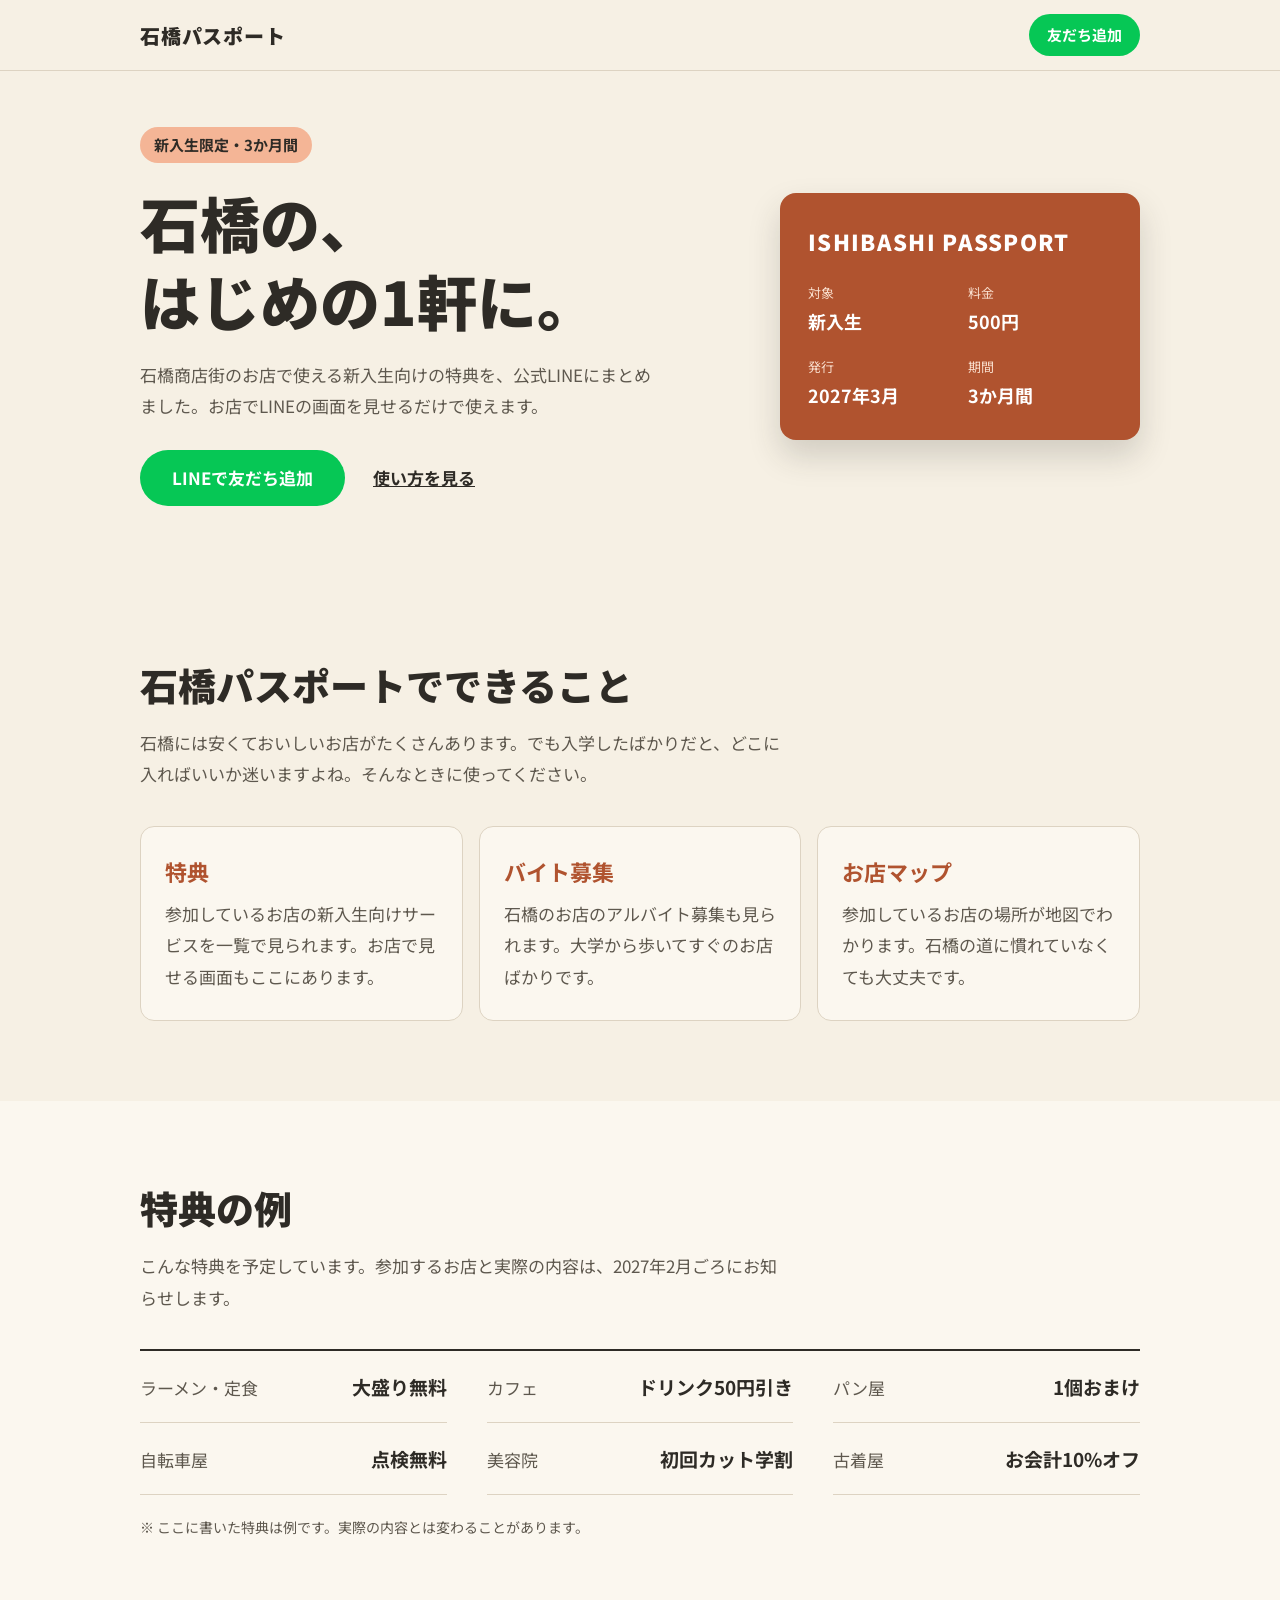
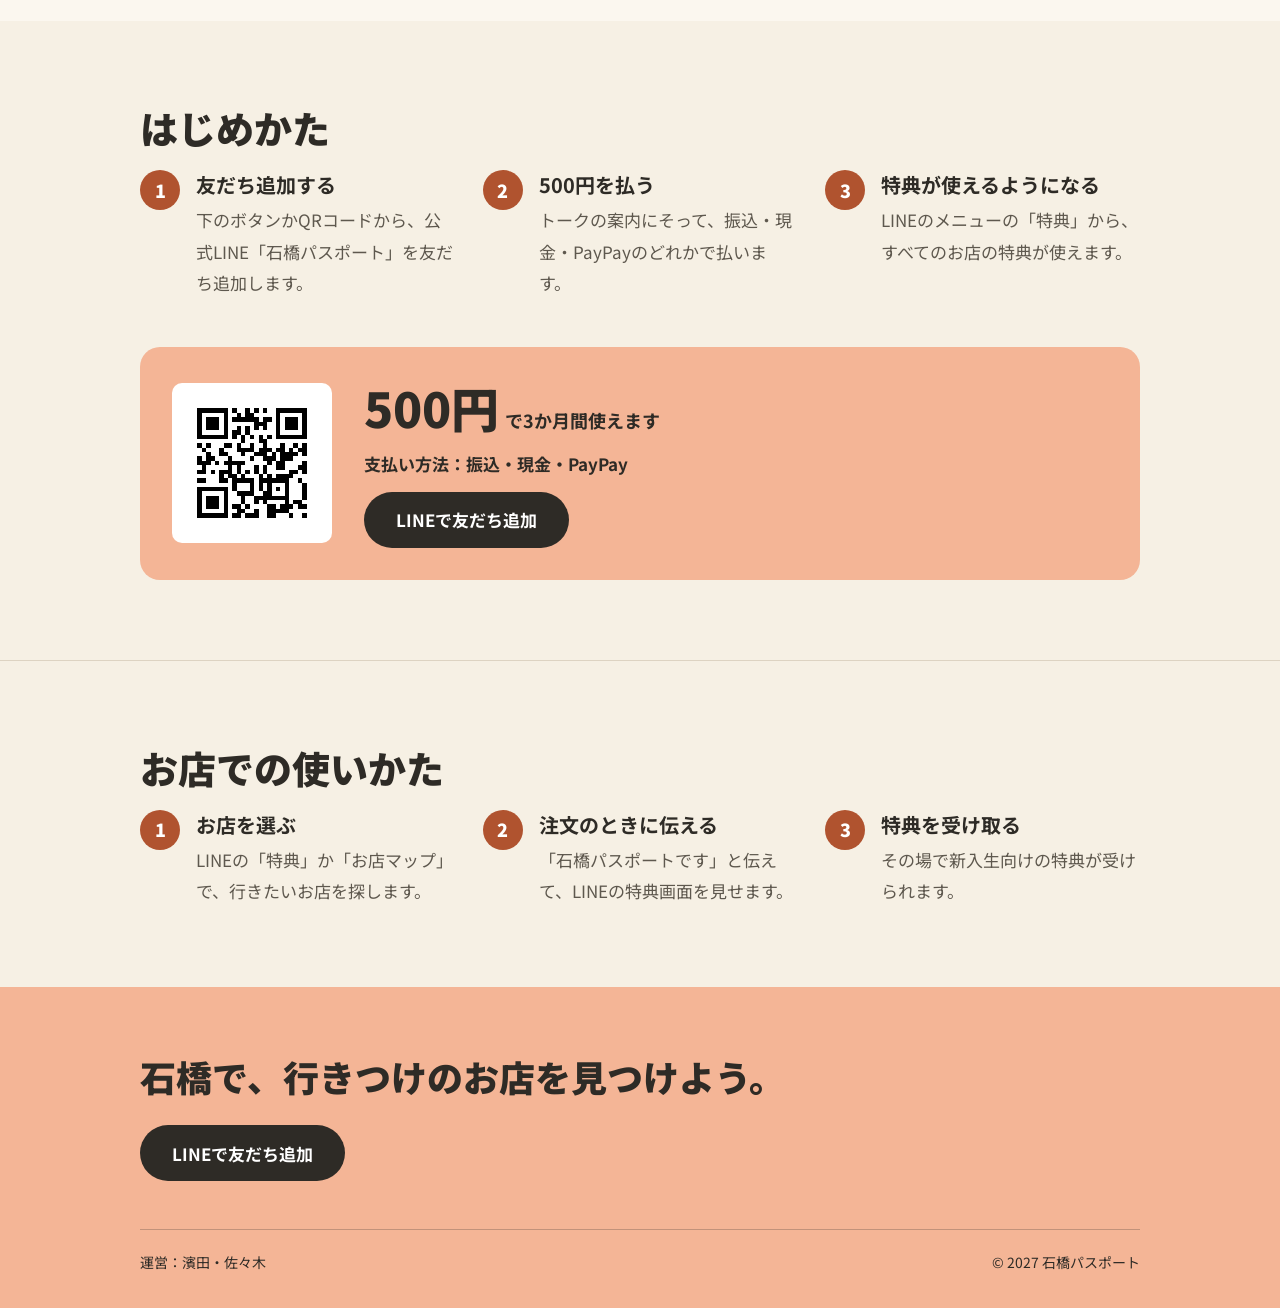
==== lp/index.html @ a52b6ab3 "Add 石橋パスポート public landing page Co-Authored-By: Claude Opus 5.5 <noreply@anthropic.com>" ====
<!doctype html>
<html lang="ja">
<head>
<meta charset="utf-8">
<meta name="viewport" content="width=device-width, initial-scale=1, viewport-fit=cover">
<title>石橋パスポート｜新入生のための石橋商店街パス</title>
<meta name="description" content="石橋商店街の新入生向け特典が使える公式LINE「石橋パスポート」。500円で3か月間使えます。">
<meta property="og:title" content="石橋パスポート">
<meta property="og:description" content="石橋商店街の新入生向け特典が使える公式LINE。500円で3か月間。">
<link rel="preconnect" href="https://fonts.googleapis.com">
<link rel="preconnect" href="https://fonts.gstatic.com" crossorigin>
<link rel="stylesheet" href="https://fonts.googleapis.com/css2?family=Noto+Sans+JP:wght@400;700;900&display=swap">
<link rel="stylesheet" href="style.css">
</head>
<body>

<header class="top">
  <div class="wrap top-inner">
    <p class="logo">石橋パスポート</p>
    <a class="btn btn-small" href="https://lin.ee/rHQqpm2">友だち追加</a>
  </div>
</header>

<main>
  <section class="hero">
    <div class="wrap hero-inner">
      <div class="hero-text">
        <p class="tag">新入生限定・3か月間</p>
        <h1>石橋の、<br>はじめの1軒に。</h1>
        <p class="lead">石橋商店街のお店で使える新入生向けの特典を、公式LINEにまとめました。お店でLINEの画面を見せるだけで使えます。</p>
        <div class="hero-actions">
          <a class="btn" href="https://lin.ee/rHQqpm2">LINEで友だち追加</a>
          <a class="text-link" href="#use">使い方を見る</a>
        </div>
      </div>
      <div class="card" aria-hidden="true">
        <p class="card-title">ISHIBASHI PASSPORT</p>
        <dl class="card-info">
          <div><dt>対象</dt><dd>新入生</dd></div>
          <div><dt>料金</dt><dd>500円</dd></div>
          <div><dt>発行</dt><dd>2027年3月</dd></div>
          <div><dt>期間</dt><dd>3か月間</dd></div>
        </dl>
      </div>
    </div>
  </section>

  <section class="section">
    <div class="wrap">
      <h2>石橋パスポートでできること</h2>
      <p class="section-lead">石橋には安くておいしいお店がたくさんあります。でも入学したばかりだと、どこに入ればいいか迷いますよね。そんなときに使ってください。</p>
      <ul class="features">
        <li>
          <h3>特典</h3>
          <p>参加しているお店の新入生向けサービスを一覧で見られます。お店で見せる画面もここにあります。</p>
        </li>
        <li>
          <h3>バイト募集</h3>
          <p>石橋のお店のアルバイト募集も見られます。大学から歩いてすぐのお店ばかりです。</p>
        </li>
        <li>
          <h3>お店マップ</h3>
          <p>参加しているお店の場所が地図でわかります。石橋の道に慣れていなくても大丈夫です。</p>
        </li>
      </ul>
    </div>
  </section>

  <section class="section section-paper" id="perks">
    <div class="wrap">
      <h2>特典の例</h2>
      <p class="section-lead">こんな特典を予定しています。参加するお店と実際の内容は、2027年2月ごろにお知らせします。</p>
      <ul class="perks">
        <li><span class="perk-shop">ラーメン・定食</span><span class="perk-value">大盛り無料</span></li>
        <li><span class="perk-shop">カフェ</span><span class="perk-value">ドリンク50円引き</span></li>
        <li><span class="perk-shop">パン屋</span><span class="perk-value">1個おまけ</span></li>
        <li><span class="perk-shop">自転車屋</span><span class="perk-value">点検無料</span></li>
        <li><span class="perk-shop">美容院</span><span class="perk-value">初回カット学割</span></li>
        <li><span class="perk-shop">古着屋</span><span class="perk-value">お会計10%オフ</span></li>
      </ul>
      <p class="note">※ ここに書いた特典は例です。実際の内容とは変わることがあります。</p>
    </div>
  </section>

  <section class="section" id="join">
    <div class="wrap">
      <h2>はじめかた</h2>
      <ol class="steps">
        <li>
          <span class="step-num">1</span>
          <div>
            <h3>友だち追加する</h3>
            <p>下のボタンかQRコードから、公式LINE「石橋パスポート」を友だち追加します。</p>
          </div>
        </li>
        <li>
          <span class="step-num">2</span>
          <div>
            <h3>500円を払う</h3>
            <p>トークの案内にそって、振込・現金・PayPayのどれかで払います。</p>
          </div>
        </li>
        <li>
          <span class="step-num">3</span>
          <div>
            <h3>特典が使えるようになる</h3>
            <p>LINEのメニューの「特典」から、すべてのお店の特典が使えます。</p>
          </div>
        </li>
      </ol>

      <div class="join-box">
        <img class="qr" src="qr.svg" width="160" height="160" alt="公式LINE「石橋パスポート」の友だち追加QRコード">
        <div class="join-text">
          <p class="price">500円<span>で3か月間使えます</span></p>
          <p class="pay">支払い方法：振込・現金・PayPay</p>
          <a class="btn btn-dark" href="https://lin.ee/rHQqpm2">LINEで友だち追加</a>
        </div>
      </div>
    </div>
  </section>

  <section class="section section-line" id="use">
    <div class="wrap">
      <h2>お店での使いかた</h2>
      <ol class="steps">
        <li>
          <span class="step-num">1</span>
          <div>
            <h3>お店を選ぶ</h3>
            <p>LINEの「特典」か「お店マップ」で、行きたいお店を探します。</p>
          </div>
        </li>
        <li>
          <span class="step-num">2</span>
          <div>
            <h3>注文のときに伝える</h3>
            <p>「石橋パスポートです」と伝えて、LINEの特典画面を見せます。</p>
          </div>
        </li>
        <li>
          <span class="step-num">3</span>
          <div>
            <h3>特典を受け取る</h3>
            <p>その場で新入生向けの特典が受けられます。</p>
          </div>
        </li>
      </ol>
    </div>
  </section>
</main>

<footer class="foot">
  <div class="wrap">
    <p class="foot-catch">石橋で、行きつけのお店を見つけよう。</p>
    <a class="btn btn-dark" href="https://lin.ee/rHQqpm2">LINEで友だち追加</a>
    <div class="foot-info">
      <p>運営：濱田・佐々木</p>
      <p>© 2027 石橋パスポート</p>
    </div>
  </div>
</footer>

</body>
</html>
---- lp/style.css ----
/* 石橋パスポート 紹介ページ */
:root {
  --bg: #f6f0e4;
  --paper: #fbf7ef;
  --ink: #2e2b26;
  --muted: #5e584e;
  --peach: #f4b596;
  --terra: #b0532f;
  --terra-dark: #8e3f22;
  --line: #ddd3c2;
  color-scheme: light;
}

* { box-sizing: border-box; }

html { scroll-behavior: smooth; }
@media (prefers-reduced-motion: reduce) { html { scroll-behavior: auto; } }

body {
  margin: 0;
  background: var(--bg);
  color: var(--ink);
  font-family: "Noto Sans JP", "Hiragino Sans", "Yu Gothic", sans-serif;
  font-size: 17px;
  line-height: 1.85;
  -webkit-text-size-adjust: 100%;
}

h1, h2, h3, p { margin: 0; }
h1, h2 { text-wrap: balance; }

a { color: var(--terra); }
a:focus-visible { outline: 3px solid var(--terra); outline-offset: 3px; }

.wrap {
  max-width: 1040px;
  margin: 0 auto;
  padding-left: max(20px, env(safe-area-inset-left, 0px));
  padding-right: max(20px, env(safe-area-inset-right, 0px));
}

/* ボタン */
.btn {
  display: inline-flex;
  align-items: center;
  justify-content: center;
  min-height: 56px;
  padding: 0 32px;
  border-radius: 999px;
  background: #06c755;
  color: #fff;
  font-weight: 700;
  font-size: 17px;
  text-decoration: none;
}
.btn:hover { background: #05b04b; color: #fff; }
.btn-small { min-height: 42px; padding: 0 18px; font-size: 15px; }
.btn-dark { background: var(--ink); }
.btn-dark:hover { background: #000; }

.text-link { color: var(--ink); font-weight: 700; }

/* ヘッダー */
.top { border-bottom: 1px solid var(--line); }
.top-inner {
  display: flex;
  align-items: center;
  justify-content: space-between;
  gap: 16px;
  padding-top: 14px;
  padding-bottom: 14px;
}
.logo { font-weight: 900; font-size: 20px; letter-spacing: 0.04em; }

/* 最初の画面 */
.hero { padding: 56px 0 72px; }
.hero-inner {
  display: flex;
  flex-wrap: wrap;
  align-items: center;
  justify-content: space-between;
  gap: 48px;
}
.hero-text { flex: 1 1 440px; display: flex; flex-direction: column; gap: 20px; }
.tag {
  align-self: flex-start;
  padding: 4px 14px;
  border-radius: 999px;
  background: var(--peach);
  font-weight: 700;
  font-size: 15px;
}
h1 { font-weight: 900; font-size: clamp(36px, 7vw, 60px); line-height: 1.3; }
.lead { color: var(--muted); max-width: 520px; }
.hero-actions { display: flex; flex-wrap: wrap; align-items: center; gap: 20px 28px; margin-top: 8px; }

.card {
  flex: 0 1 360px;
  min-width: 260px;
  background: var(--terra);
  color: #fff;
  border-radius: 16px;
  padding: 28px;
  box-shadow: 0 16px 32px rgba(46, 43, 38, 0.18);
}
.card-title { font-weight: 900; font-size: 22px; letter-spacing: 0.06em; margin-bottom: 20px; }
.card-info { display: grid; grid-template-columns: 1fr 1fr; gap: 16px; margin: 0; }
.card-info dt { font-size: 13px; color: #f8ddcc; }
.card-info dd { margin: 0; font-weight: 700; font-size: 18px; }

/* 各セクション */
.section { padding: 80px 0; }
.section-paper { background: var(--paper); }
.section-line { border-top: 1px solid var(--line); }
h2 { font-weight: 900; font-size: clamp(26px, 4.5vw, 38px); line-height: 1.4; margin-bottom: 16px; }
h3 { font-weight: 700; font-size: 20px; line-height: 1.5; }
.section-lead { color: var(--muted); max-width: 640px; margin-bottom: 36px; }

.features {
  list-style: none;
  margin: 0;
  padding: 0;
  display: grid;
  grid-template-columns: repeat(auto-fit, minmax(260px, 1fr));
  gap: 16px;
}
.features li {
  background: var(--paper);
  border: 1px solid var(--line);
  border-radius: 14px;
  padding: 28px 24px;
  display: flex;
  flex-direction: column;
  gap: 10px;
}
.features h3 { color: var(--terra); font-size: 22px; }
.features p { color: var(--muted); }

.perks {
  list-style: none;
  margin: 0;
  padding: 0;
  display: grid;
  grid-template-columns: repeat(auto-fit, minmax(280px, 1fr));
  gap: 0 40px;
  border-top: 2px solid var(--ink);
}
.perks li {
  display: flex;
  justify-content: space-between;
  align-items: baseline;
  gap: 16px;
  padding: 18px 0;
  border-bottom: 1px solid var(--line);
}
.perk-shop { color: var(--muted); }
.perk-value { font-weight: 700; font-size: 19px; text-align: right; }
.note { margin-top: 20px; font-size: 14px; color: var(--muted); }

.steps {
  list-style: none;
  margin: 0;
  padding: 0;
  display: grid;
  grid-template-columns: repeat(auto-fit, minmax(260px, 1fr));
  gap: 28px;
}
.steps li { display: flex; gap: 16px; align-items: flex-start; }
.step-num {
  flex: none;
  width: 40px;
  height: 40px;
  border-radius: 50%;
  background: var(--terra);
  color: #fff;
  font-weight: 900;
  font-size: 18px;
  display: flex;
  align-items: center;
  justify-content: center;
}
.steps h3 { margin-bottom: 4px; }
.steps p { color: var(--muted); }

.join-box {
  margin-top: 48px;
  display: flex;
  flex-wrap: wrap;
  align-items: center;
  gap: 32px;
  background: var(--peach);
  border-radius: 20px;
  padding: 32px;
}
.qr {
  flex: none;
  width: 160px;
  height: 160px;
  background: #fff;
  border-radius: 10px;
  padding: 8px;
}
.join-text { flex: 1 1 260px; display: flex; flex-direction: column; align-items: flex-start; gap: 12px; }
.price { font-weight: 900; font-size: clamp(34px, 6vw, 48px); line-height: 1.2; }
.price span { font-size: 18px; font-weight: 700; margin-left: 6px; }
.pay { font-weight: 700; }

/* フッター */
.foot { background: var(--peach); padding: 64px 0 32px; }
.foot .wrap { display: flex; flex-direction: column; align-items: flex-start; gap: 24px; }
.foot-catch { font-weight: 900; font-size: clamp(24px, 4.5vw, 36px); line-height: 1.4; }
.foot-info {
  align-self: stretch;
  display: flex;
  flex-wrap: wrap;
  justify-content: space-between;
  gap: 8px 16px;
  margin-top: 24px;
  padding-top: 20px;
  border-top: 1px solid rgba(46, 43, 38, 0.25);
  font-size: 14px;
}

@media (max-width: 600px) {
  body { font-size: 16px; }
  .hero { padding: 40px 0 56px; }
  .section { padding: 60px 0; }
  .join-box { padding: 24px; justify-content: center; }
  .btn { width: 100%; }
  .top .btn { width: auto; }
}
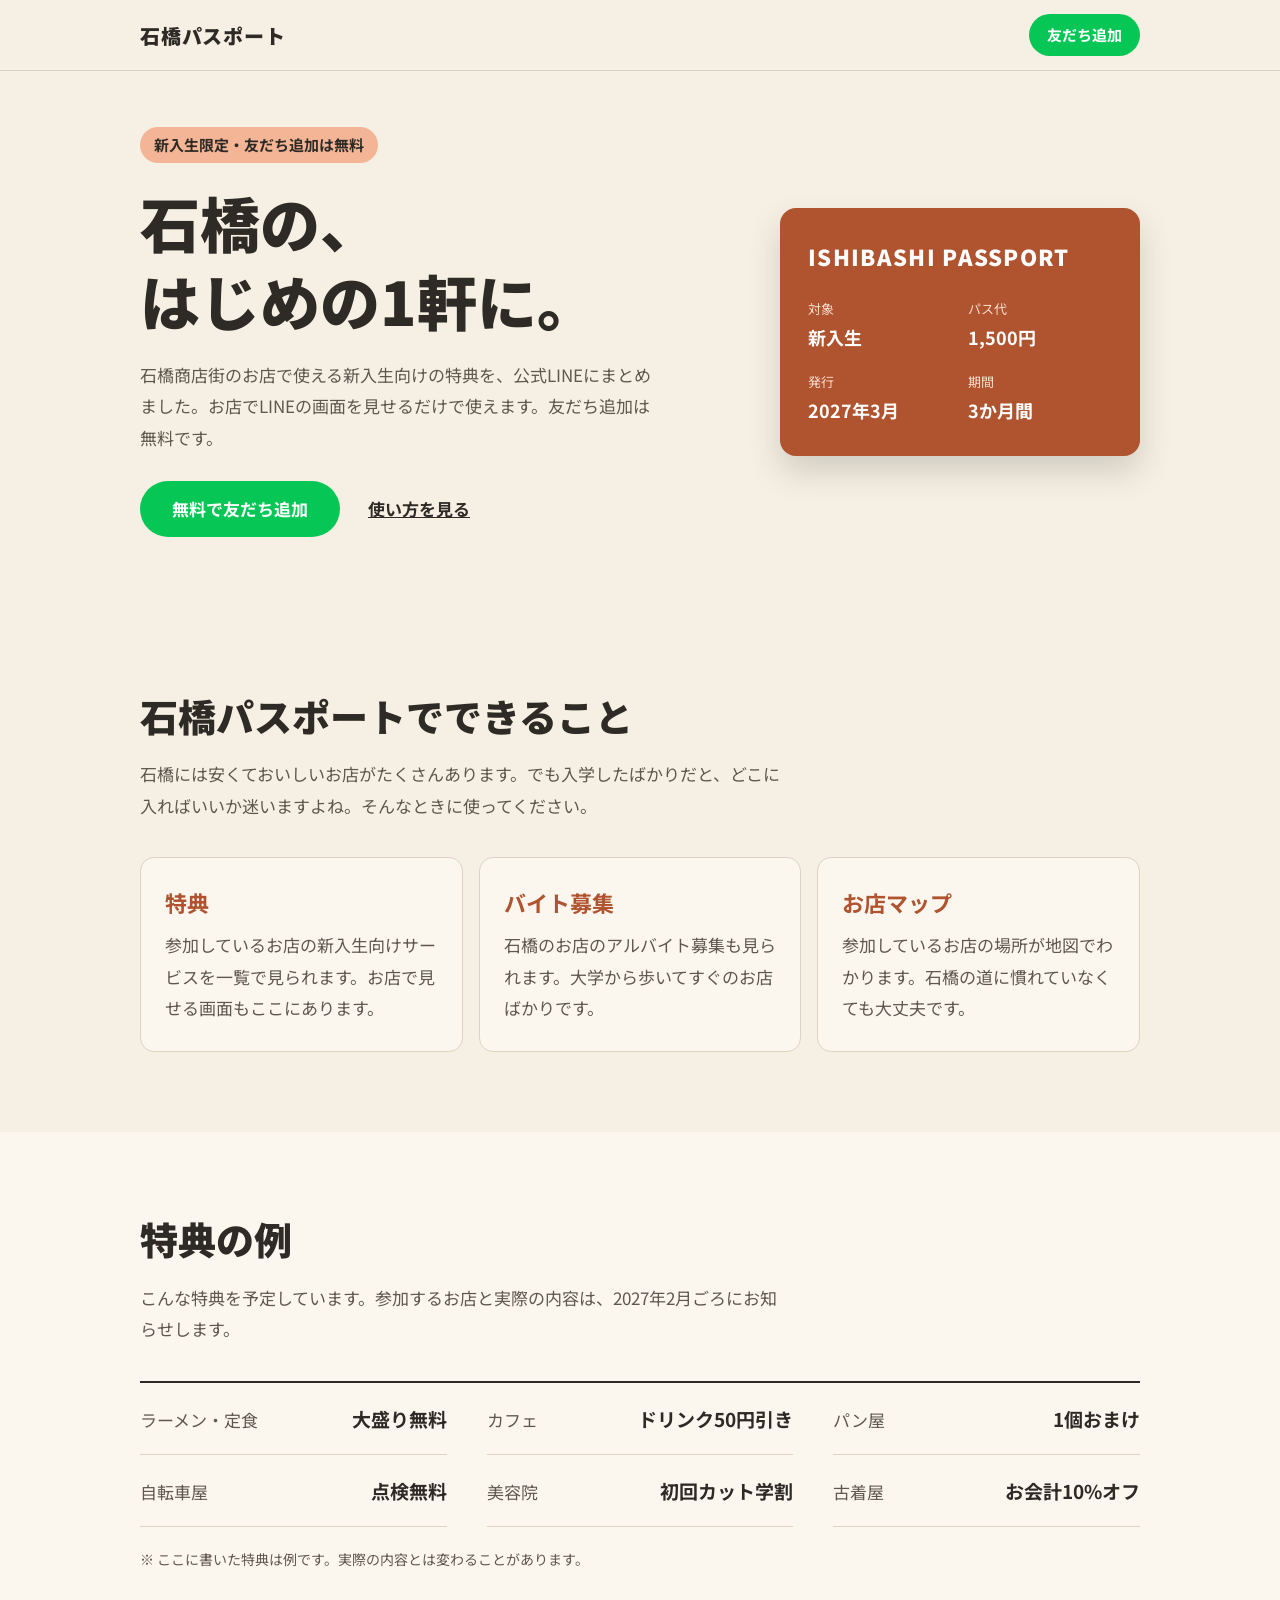
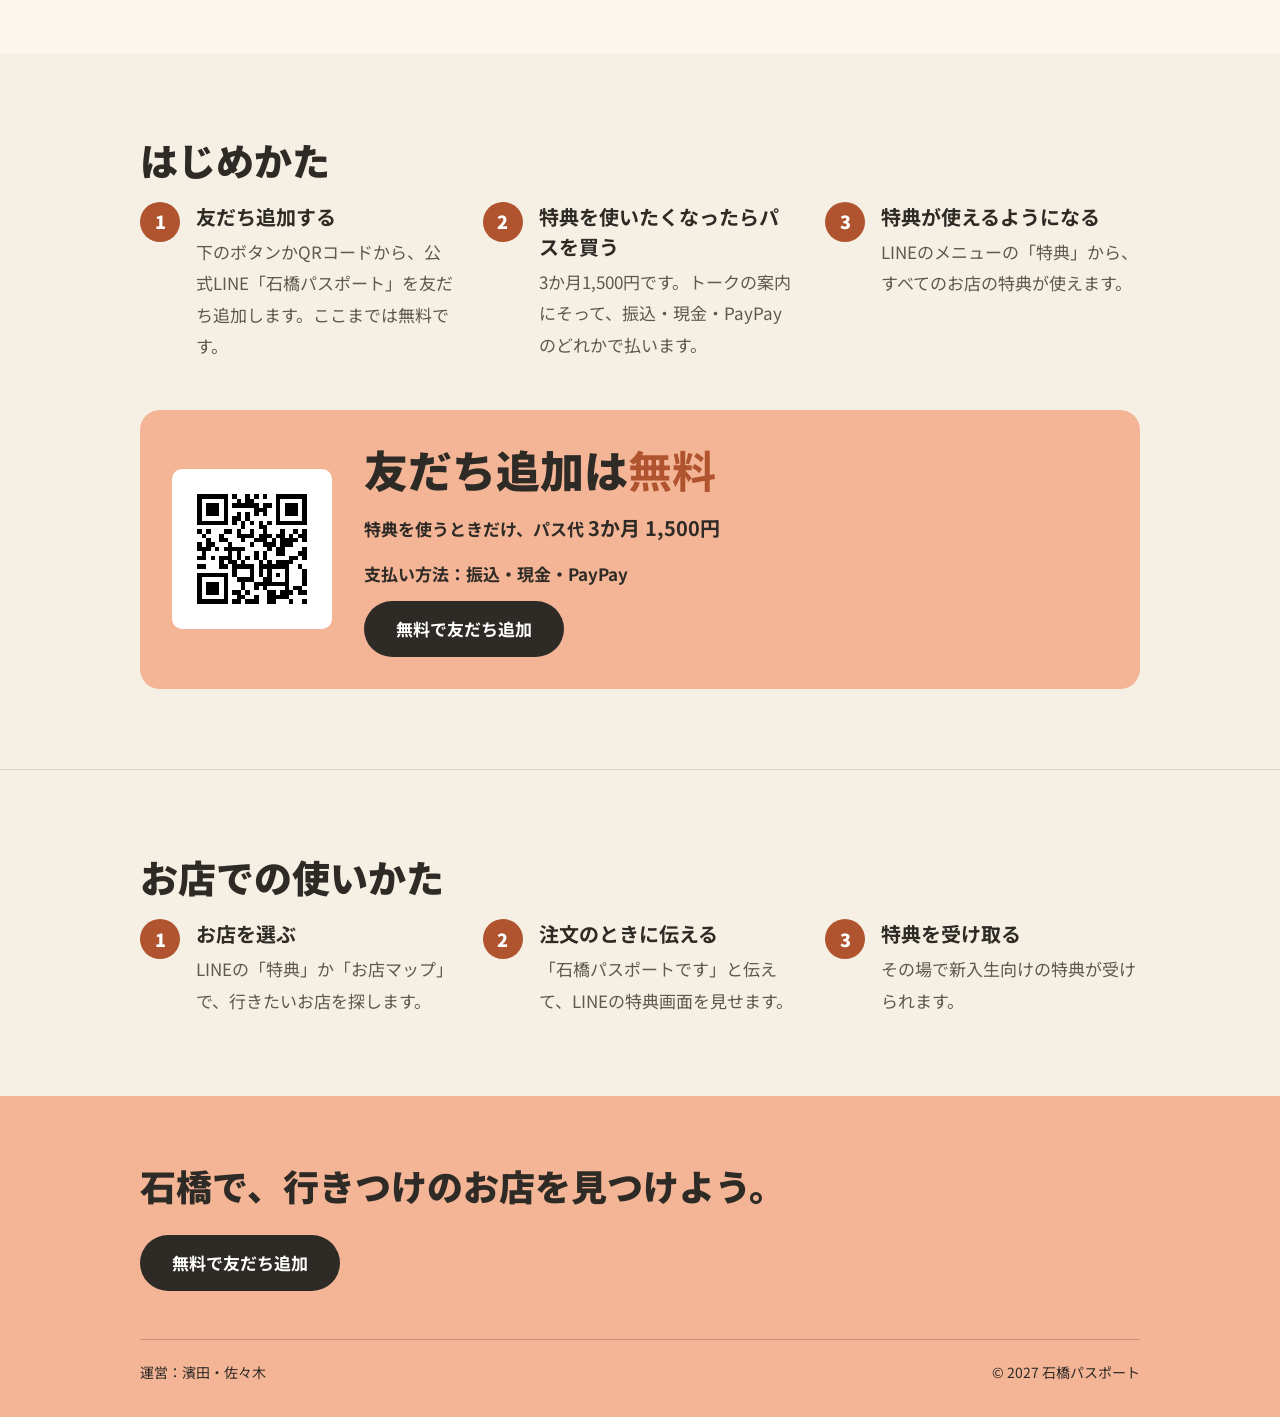
==== commit 72b45d19: "Show 石橋パスポート friend-add as free and the pass as 1,500 yen for 3 months Co-Authored-By: Claude Opus 5" ====
--- a/lp/index.html
+++ b/lp/index.html
@@ -4,9 +4,9 @@
 <meta charset="utf-8">
 <meta name="viewport" content="width=device-width, initial-scale=1, viewport-fit=cover">
 <title>石橋パスポート｜新入生のための石橋商店街パス</title>
-<meta name="description" content="石橋商店街の新入生向け特典が使える公式LINE「石橋パスポート」。500円で3か月間使えます。">
+<meta name="description" content="石橋商店街の新入生向け特典が使える公式LINE「石橋パスポート」。友だち追加は無料。特典は3か月1,500円のパスで使えます。">
 <meta property="og:title" content="石橋パスポート">
-<meta property="og:description" content="石橋商店街の新入生向け特典が使える公式LINE。500円で3か月間。">
+<meta property="og:description" content="石橋商店街の新入生向け特典が使える公式LINE。友だち追加は無料、特典は3か月1,500円。">
 <link rel="preconnect" href="https://fonts.googleapis.com">
 <link rel="preconnect" href="https://fonts.gstatic.com" crossorigin>
 <link rel="stylesheet" href="https://fonts.googleapis.com/css2?family=Noto+Sans+JP:wght@400;700;900&display=swap">
@@ -25,11 +25,11 @@
   <section class="hero">
     <div class="wrap hero-inner">
       <div class="hero-text">
-        <p class="tag">新入生限定・3か月間</p>
+        <p class="tag">新入生限定・友だち追加は無料</p>
         <h1>石橋の、<br>はじめの1軒に。</h1>
-        <p class="lead">石橋商店街のお店で使える新入生向けの特典を、公式LINEにまとめました。お店でLINEの画面を見せるだけで使えます。</p>
+        <p class="lead">石橋商店街のお店で使える新入生向けの特典を、公式LINEにまとめました。お店でLINEの画面を見せるだけで使えます。友だち追加は無料です。</p>
         <div class="hero-actions">
-          <a class="btn" href="https://lin.ee/rHQqpm2">LINEで友だち追加</a>
+          <a class="btn" href="https://lin.ee/rHQqpm2">無料で友だち追加</a>
           <a class="text-link" href="#use">使い方を見る</a>
         </div>
       </div>
@@ -37,7 +37,7 @@
         <p class="card-title">ISHIBASHI PASSPORT</p>
         <dl class="card-info">
           <div><dt>対象</dt><dd>新入生</dd></div>
-          <div><dt>料金</dt><dd>500円</dd></div>
+          <div><dt>パス代</dt><dd>1,500円</dd></div>
           <div><dt>発行</dt><dd>2027年3月</dd></div>
           <div><dt>期間</dt><dd>3か月間</dd></div>
         </dl>
@@ -90,14 +90,14 @@
           <span class="step-num">1</span>
           <div>
             <h3>友だち追加する</h3>
-            <p>下のボタンかQRコードから、公式LINE「石橋パスポート」を友だち追加します。</p>
+            <p>下のボタンかQRコードから、公式LINE「石橋パスポート」を友だち追加します。ここまでは無料です。</p>
           </div>
         </li>
         <li>
           <span class="step-num">2</span>
           <div>
-            <h3>500円を払う</h3>
-            <p>トークの案内にそって、振込・現金・PayPayのどれかで払います。</p>
+            <h3>特典を使いたくなったらパスを買う</h3>
+            <p>3か月1,500円です。トークの案内にそって、振込・現金・PayPayのどれかで払います。</p>
           </div>
         </li>
         <li>
@@ -112,9 +112,10 @@
       <div class="join-box">
         <img class="qr" src="qr.svg" width="160" height="160" alt="公式LINE「石橋パスポート」の友だち追加QRコード">
         <div class="join-text">
-          <p class="price">500円<span>で3か月間使えます</span></p>
+          <p class="free">友だち追加は<strong>無料</strong></p>
+          <p class="price-sub">特典を使うときだけ、パス代 <strong>3か月 1,500円</strong></p>
           <p class="pay">支払い方法：振込・現金・PayPay</p>
-          <a class="btn btn-dark" href="https://lin.ee/rHQqpm2">LINEで友だち追加</a>
+          <a class="btn btn-dark" href="https://lin.ee/rHQqpm2">無料で友だち追加</a>
         </div>
       </div>
     </div>
@@ -153,7 +154,7 @@
 <footer class="foot">
   <div class="wrap">
     <p class="foot-catch">石橋で、行きつけのお店を見つけよう。</p>
-    <a class="btn btn-dark" href="https://lin.ee/rHQqpm2">LINEで友だち追加</a>
+    <a class="btn btn-dark" href="https://lin.ee/rHQqpm2">無料で友だち追加</a>
     <div class="foot-info">
       <p>運営：濱田・佐々木</p>
       <p>© 2027 石橋パスポート</p>
--- a/lp/style.css
+++ b/lp/style.css
@@ -201,8 +201,10 @@
   padding: 8px;
 }
 .join-text { flex: 1 1 260px; display: flex; flex-direction: column; align-items: flex-start; gap: 12px; }
-.price { font-weight: 900; font-size: clamp(34px, 6vw, 48px); line-height: 1.2; }
-.price span { font-size: 18px; font-weight: 700; margin-left: 6px; }
+.free { font-weight: 900; font-size: clamp(30px, 6vw, 44px); line-height: 1.25; }
+.free strong { color: var(--terra); }
+.price-sub { font-weight: 700; font-size: 17px; }
+.price-sub strong { font-size: 20px; white-space: nowrap; }
 .pay { font-weight: 700; }
 
 /* フッター */
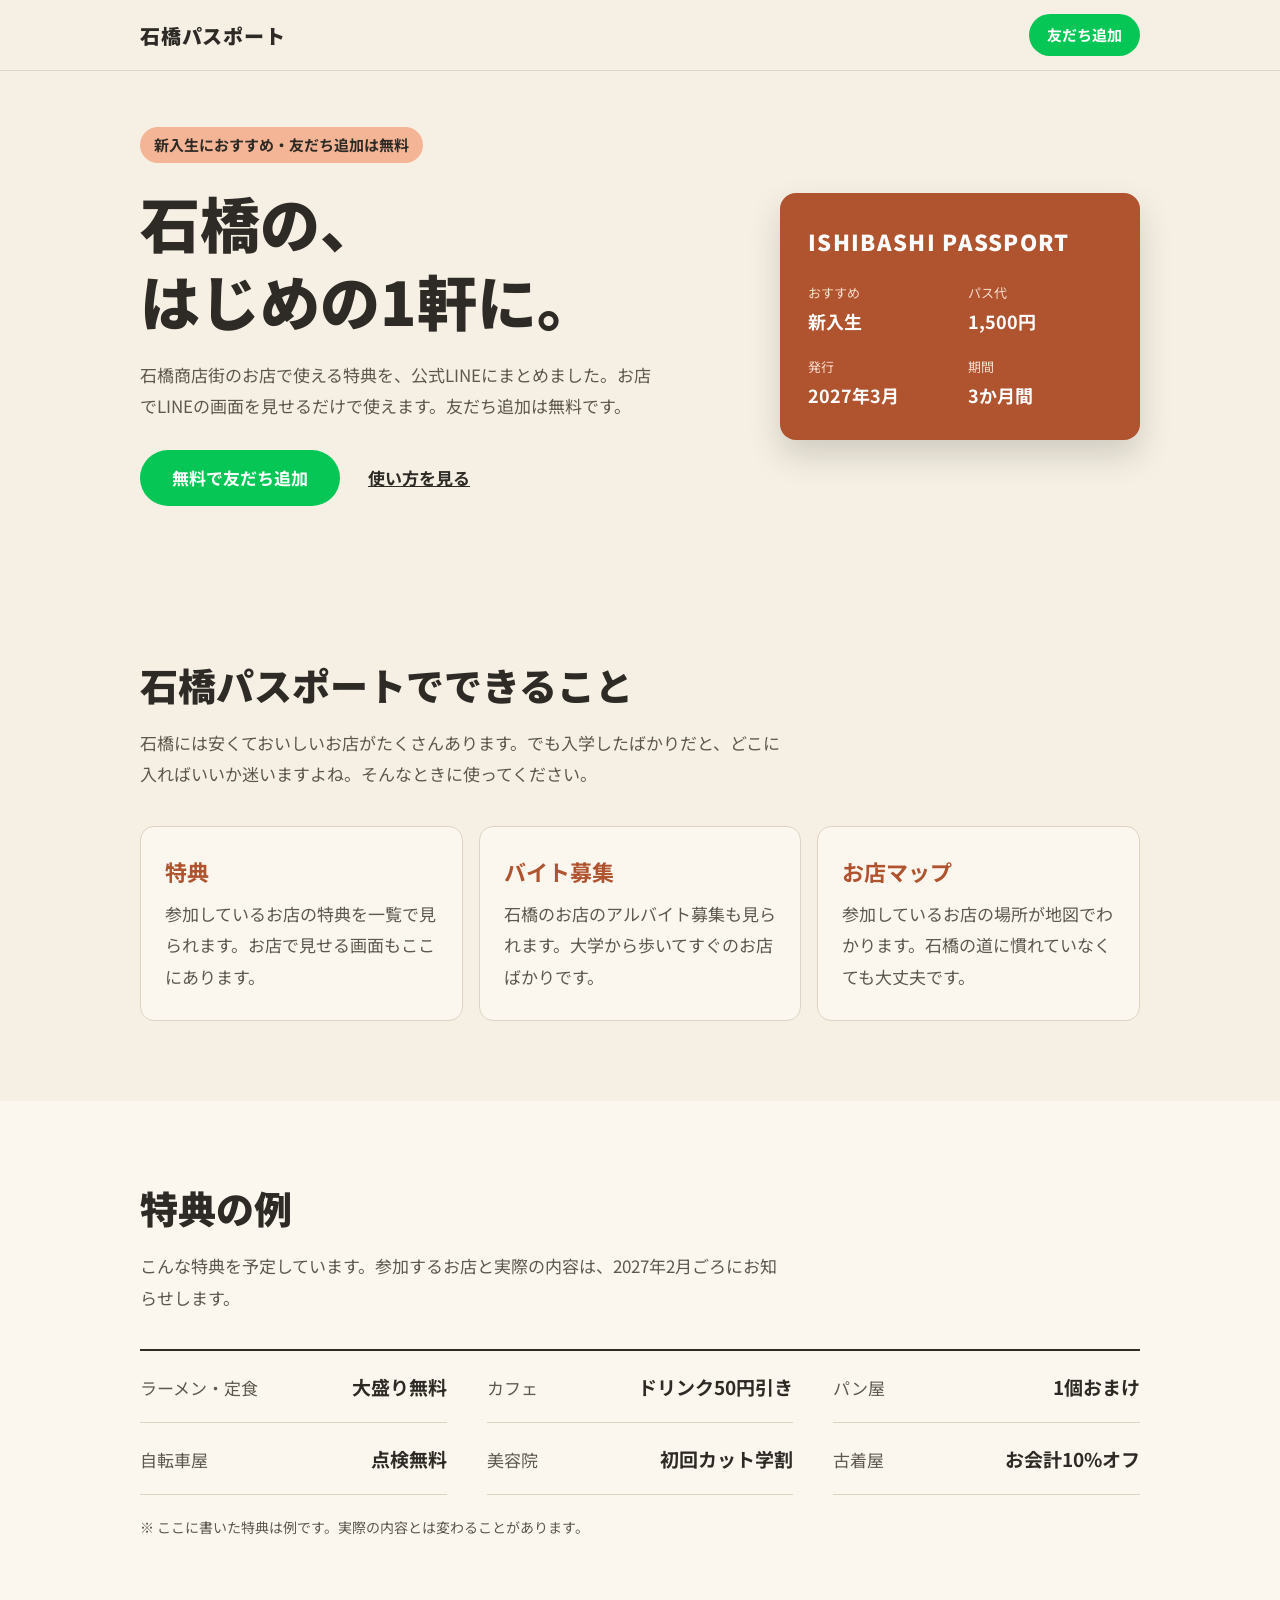
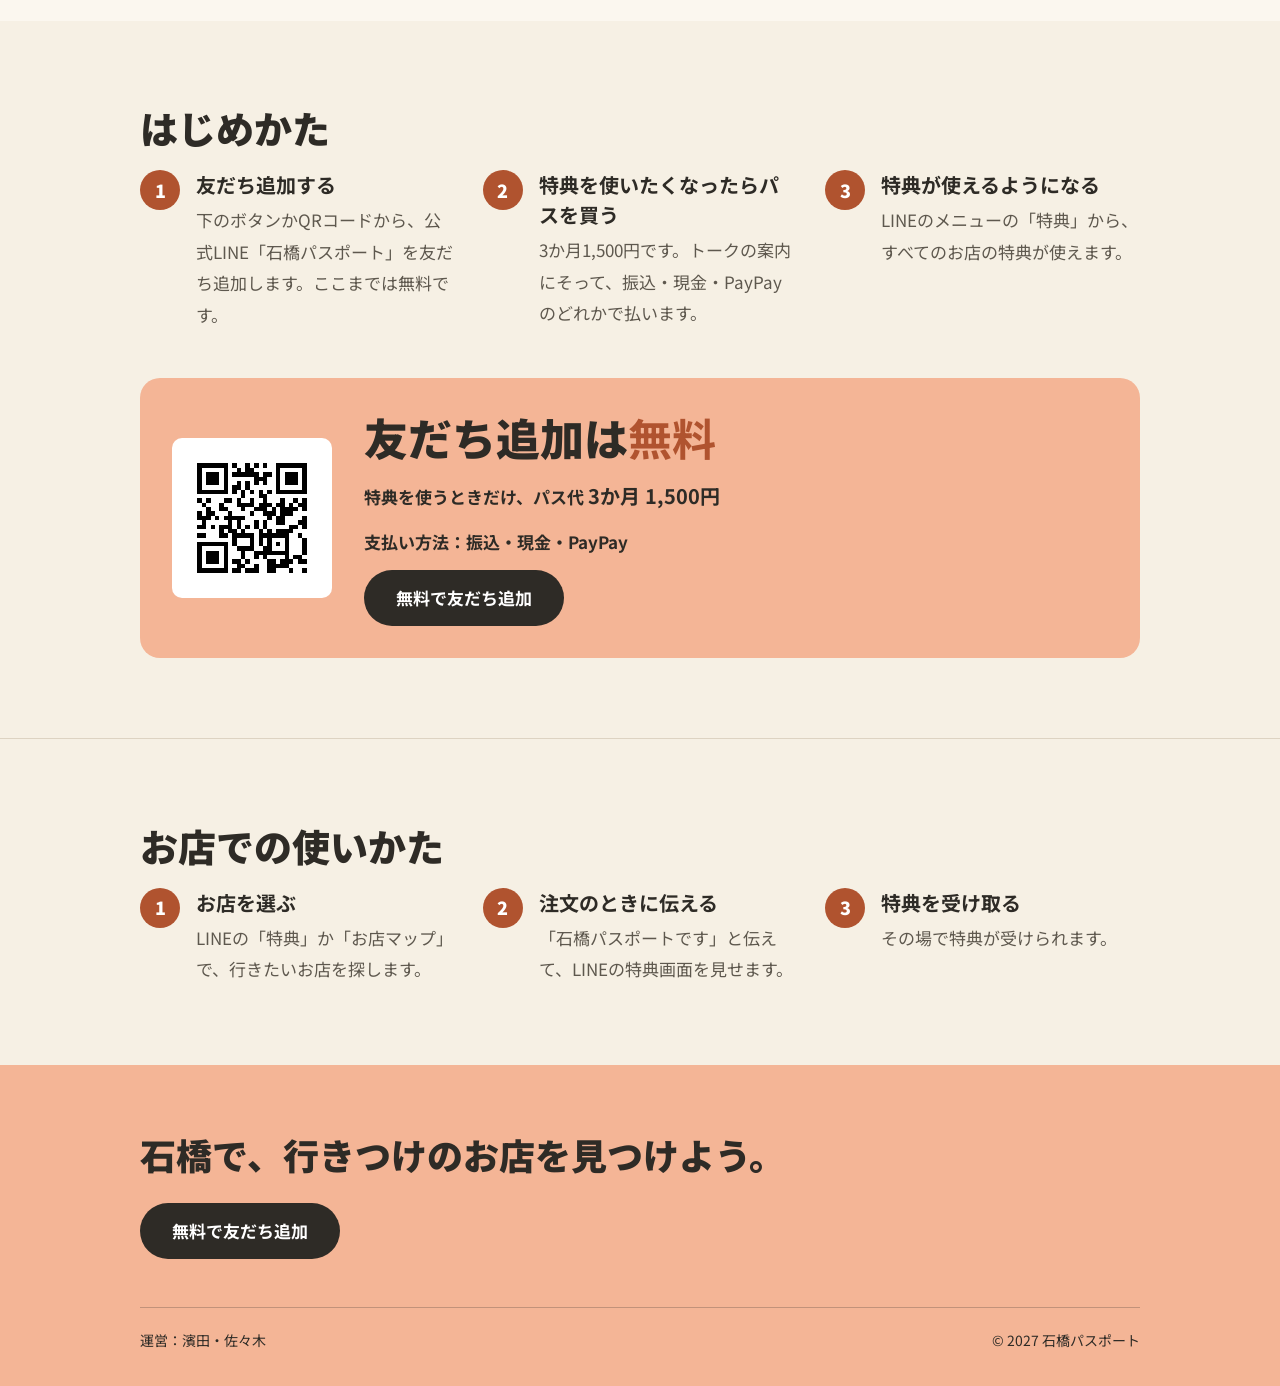
==== commit 124efc7e: "Describe 石橋パスポート as recommended for freshmen, not freshmen-only Co-Authored-By: Claude Opus 5.5 <nor" ====
--- a/lp/index.html
+++ b/lp/index.html
@@ -3,10 +3,10 @@
 <head>
 <meta charset="utf-8">
 <meta name="viewport" content="width=device-width, initial-scale=1, viewport-fit=cover">
-<title>石橋パスポート｜新入生のための石橋商店街パス</title>
-<meta name="description" content="石橋商店街の新入生向け特典が使える公式LINE「石橋パスポート」。友だち追加は無料。特典は3か月1,500円のパスで使えます。">
+<title>石橋パスポート｜新入生におすすめの石橋商店街パス</title>
+<meta name="description" content="石橋商店街の特典が使える公式LINE「石橋パスポート」。友だち追加は無料。特典は3か月1,500円のパスで使えます。">
 <meta property="og:title" content="石橋パスポート">
-<meta property="og:description" content="石橋商店街の新入生向け特典が使える公式LINE。友だち追加は無料、特典は3か月1,500円。">
+<meta property="og:description" content="石橋商店街の特典が使える公式LINE。友だち追加は無料、特典は3か月1,500円。">
 <link rel="preconnect" href="https://fonts.googleapis.com">
 <link rel="preconnect" href="https://fonts.gstatic.com" crossorigin>
 <link rel="stylesheet" href="https://fonts.googleapis.com/css2?family=Noto+Sans+JP:wght@400;700;900&display=swap">
@@ -25,9 +25,9 @@
   <section class="hero">
     <div class="wrap hero-inner">
       <div class="hero-text">
-        <p class="tag">新入生限定・友だち追加は無料</p>
+        <p class="tag">新入生におすすめ・友だち追加は無料</p>
         <h1>石橋の、<br>はじめの1軒に。</h1>
-        <p class="lead">石橋商店街のお店で使える新入生向けの特典を、公式LINEにまとめました。お店でLINEの画面を見せるだけで使えます。友だち追加は無料です。</p>
+        <p class="lead">石橋商店街のお店で使える特典を、公式LINEにまとめました。お店でLINEの画面を見せるだけで使えます。友だち追加は無料です。</p>
         <div class="hero-actions">
           <a class="btn" href="https://lin.ee/rHQqpm2">無料で友だち追加</a>
           <a class="text-link" href="#use">使い方を見る</a>
@@ -36,7 +36,7 @@
       <div class="card" aria-hidden="true">
         <p class="card-title">ISHIBASHI PASSPORT</p>
         <dl class="card-info">
-          <div><dt>対象</dt><dd>新入生</dd></div>
+          <div><dt>おすすめ</dt><dd>新入生</dd></div>
           <div><dt>パス代</dt><dd>1,500円</dd></div>
           <div><dt>発行</dt><dd>2027年3月</dd></div>
           <div><dt>期間</dt><dd>3か月間</dd></div>
@@ -52,7 +52,7 @@
       <ul class="features">
         <li>
           <h3>特典</h3>
-          <p>参加しているお店の新入生向けサービスを一覧で見られます。お店で見せる画面もここにあります。</p>
+          <p>参加しているお店の特典を一覧で見られます。お店で見せる画面もここにあります。</p>
         </li>
         <li>
           <h3>バイト募集</h3>
@@ -143,7 +143,7 @@
           <span class="step-num">3</span>
           <div>
             <h3>特典を受け取る</h3>
-            <p>その場で新入生向けの特典が受けられます。</p>
+            <p>その場で特典が受けられます。</p>
           </div>
         </li>
       </ol>
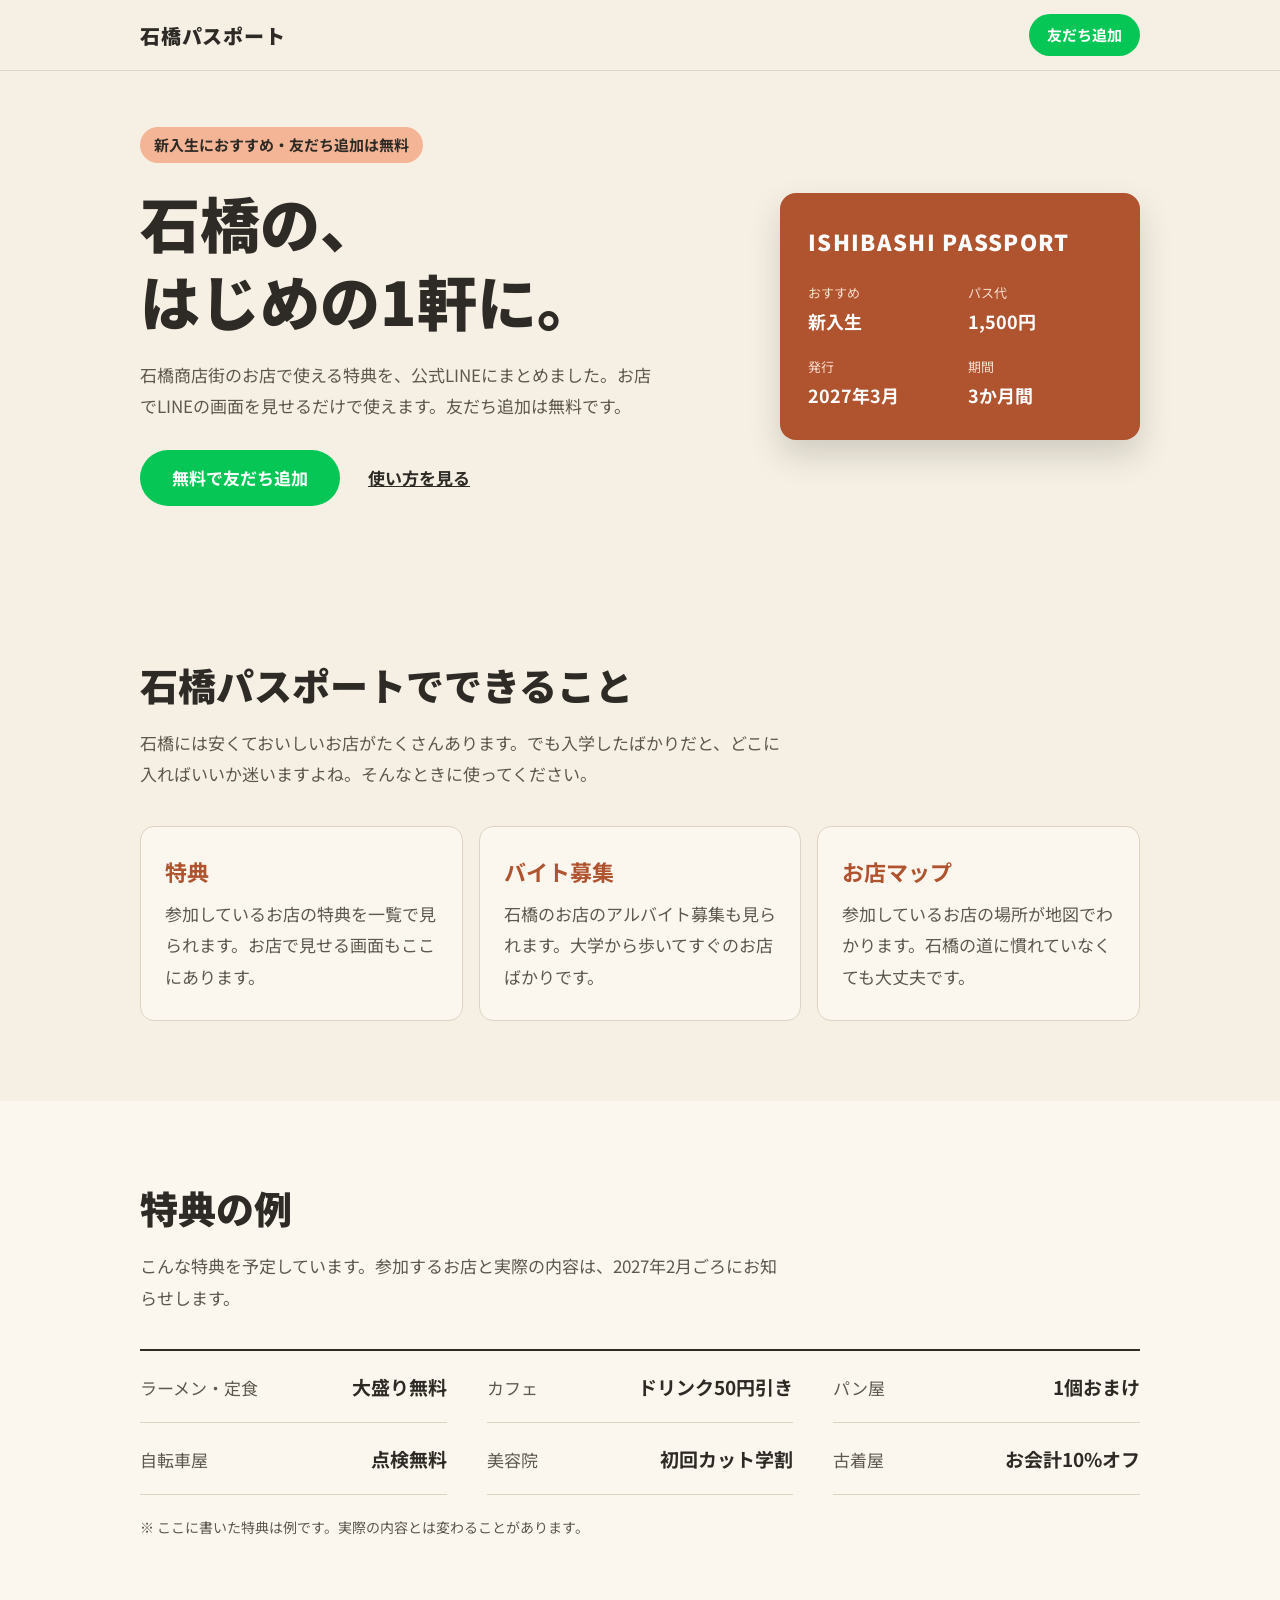
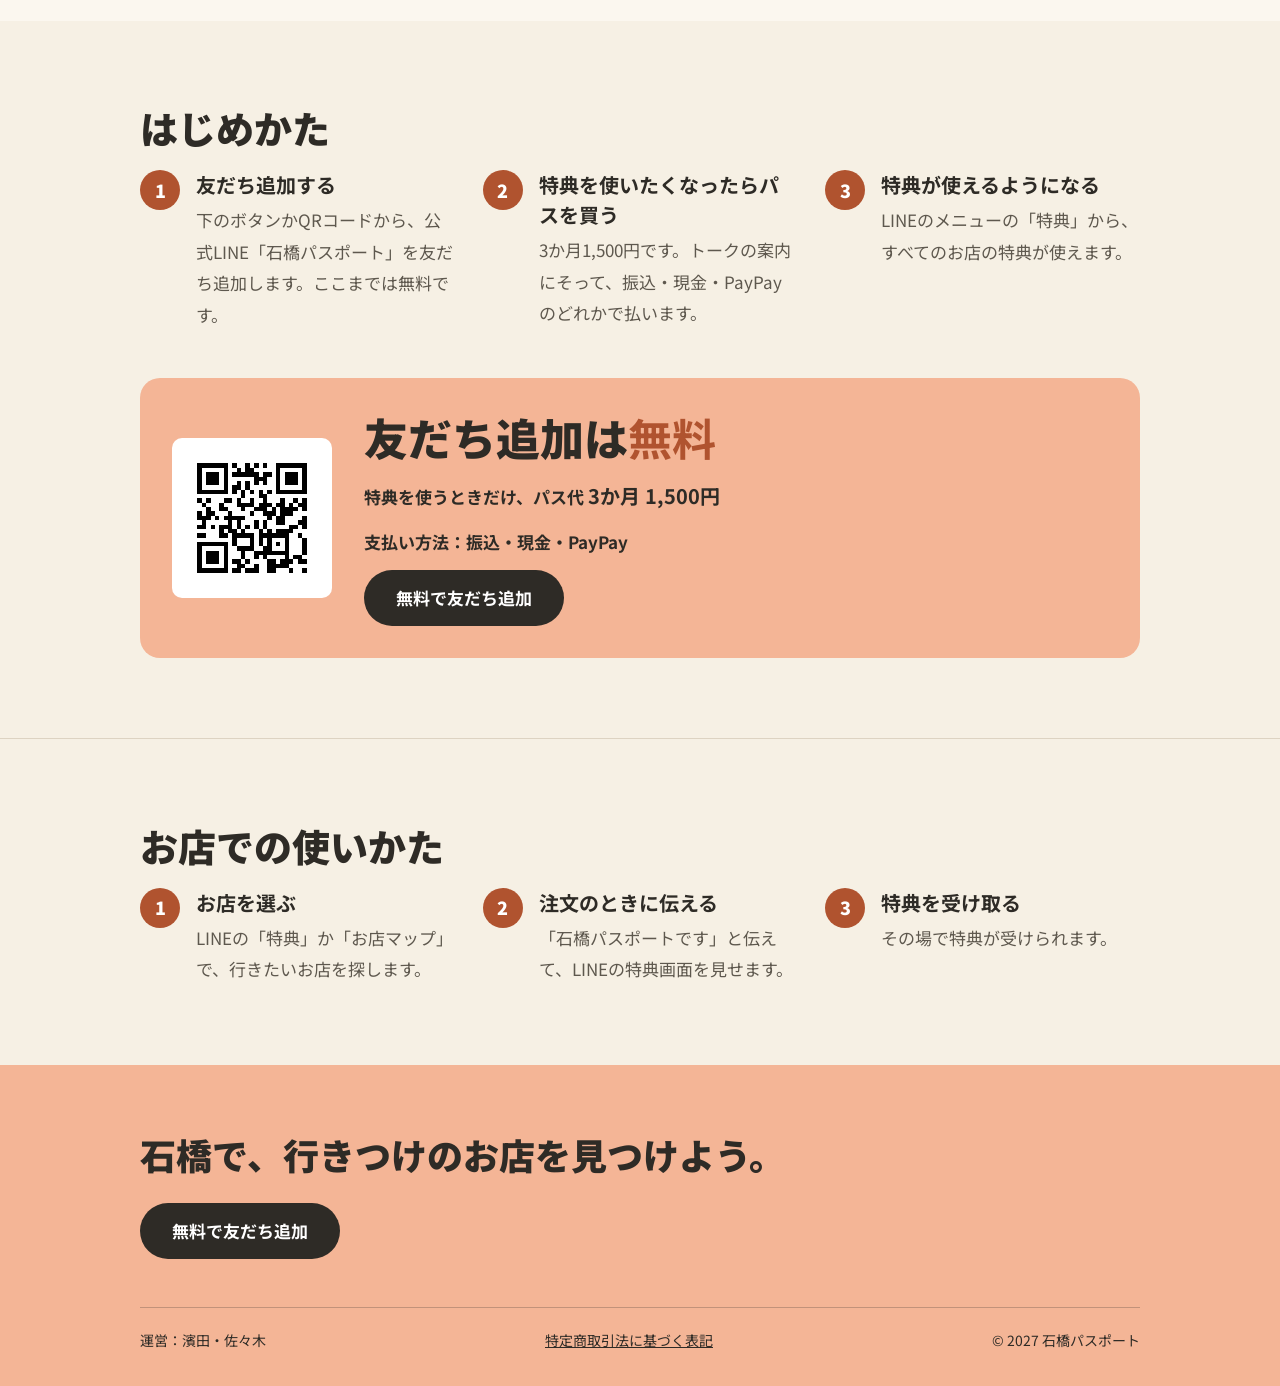
==== commit f32b9769: "Add 石橋パスポート 特定商取引法に基づく表記 page Co-Authored-By: Claude Opus 5.5 <noreply@anthropic.com>" ====
--- a/lp/index.html
+++ b/lp/index.html
@@ -157,6 +157,7 @@
     <a class="btn btn-dark" href="https://lin.ee/rHQqpm2">無料で友だち追加</a>
     <div class="foot-info">
       <p>運営：濱田・佐々木</p>
+      <p class="foot-links"><a href="tokushoho.html">特定商取引法に基づく表記</a></p>
       <p>© 2027 石橋パスポート</p>
     </div>
   </div>
--- a/lp/style.css
+++ b/lp/style.css
@@ -223,8 +223,25 @@
   font-size: 14px;
 }
 
+/* 特定商取引法に基づく表記 */
+.logo-link { color: var(--ink); text-decoration: none; }
+.legal { max-width: 760px; }
+.legal h1 { font-size: clamp(24px, 4.5vw, 32px); margin-bottom: 32px; }
+.legal-list { margin: 0; border-top: 1px solid var(--line); }
+.legal-list div {
+  display: grid;
+  grid-template-columns: 200px 1fr;
+  gap: 4px 24px;
+  padding: 18px 0;
+  border-bottom: 1px solid var(--line);
+}
+.legal-list dt { font-weight: 700; }
+.legal-list dd { margin: 0; color: var(--muted); }
+.foot-links a { color: var(--ink); }
+
 @media (max-width: 600px) {
   body { font-size: 16px; }
+  .legal-list div { grid-template-columns: 1fr; }
   .hero { padding: 40px 0 56px; }
   .section { padding: 60px 0; }
   .join-box { padding: 24px; justify-content: center; }
